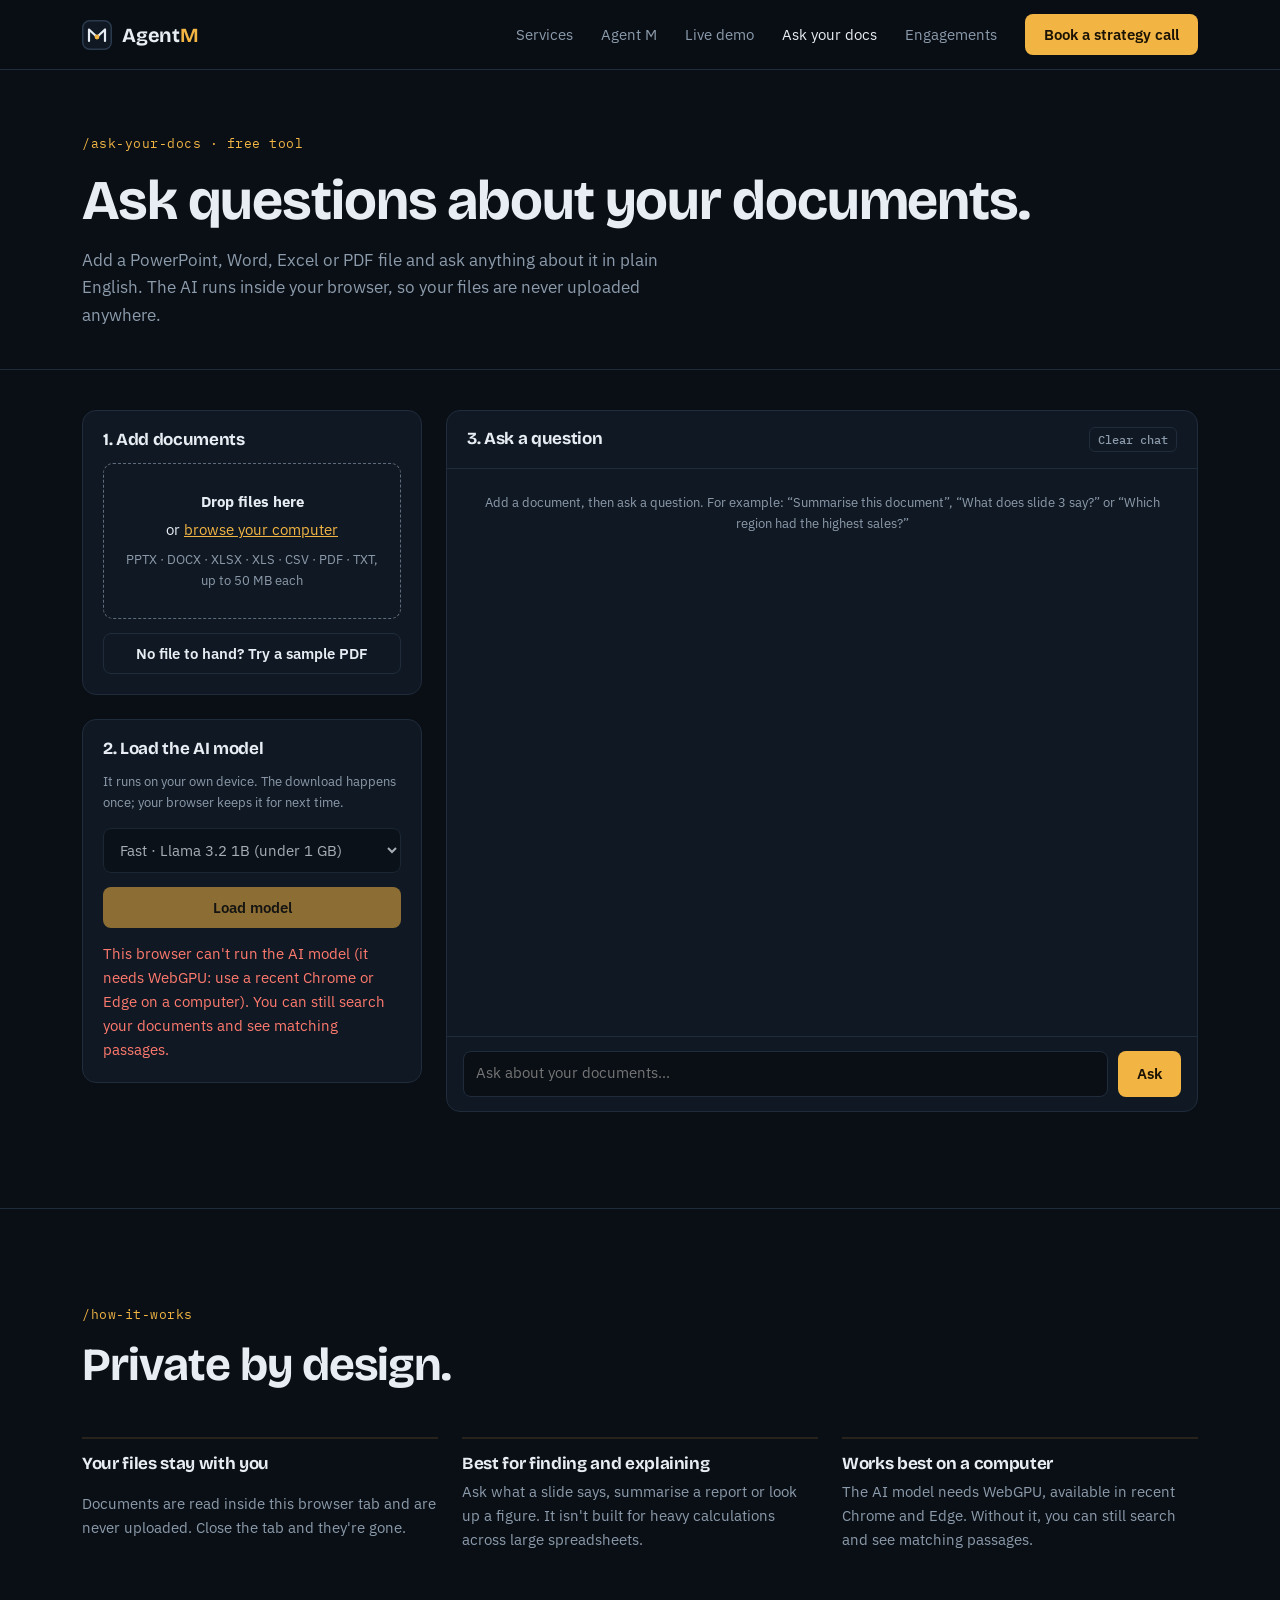
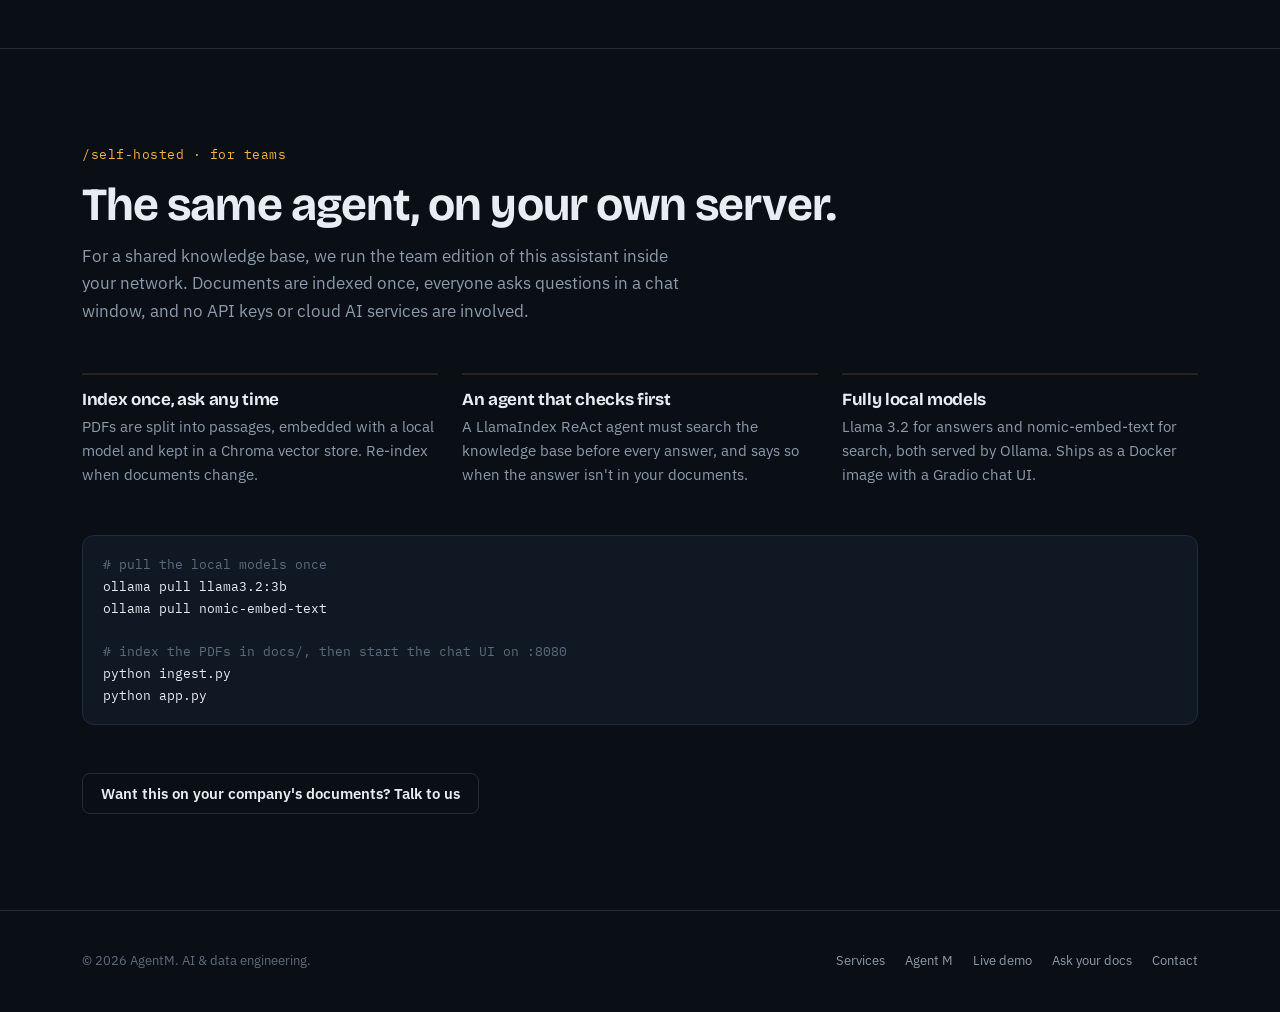
==== ask.html @ 4f0d3b7c "Add Agent M live demo and Ask-your-docs sample - monitor.html + js/monitor.js: in-browser port of jo" ====
<!DOCTYPE html>
<html lang="en">
<head>
  <meta charset="utf-8">
  <meta name="viewport" content="width=device-width, initial-scale=1, viewport-fit=cover">
  <title>Ask Your Documents | AgentM</title>
  <meta name="description" content="Ask questions about your PowerPoint, Word, Excel and PDF files. Free, and private: the AI runs in your browser, so your files are never uploaded.">
  <link rel="icon" href="assets/favicon.svg" type="image/svg+xml">
  <link rel="preconnect" href="https://fonts.googleapis.com">
  <link rel="preconnect" href="https://fonts.gstatic.com" crossorigin>
  <link rel="stylesheet" href="https://fonts.googleapis.com/css2?family=Bricolage+Grotesque:opsz,wght@12..96,400;12..96,600;12..96,700&family=IBM+Plex+Sans:wght@400;500;600&family=IBM+Plex+Mono:wght@400;500&display=swap">
  <link rel="stylesheet" href="css/styles.css">
</head>
<body>
<header class="top">
  <div class="wrap">
    <a class="brand" href="index.html" aria-label="AgentM home">
      <svg width="30" height="30" viewBox="0 0 30 30" aria-hidden="true">
        <rect x="0.75" y="0.75" width="28.5" height="28.5" rx="7" fill="#101823" stroke="#2A3A4D" stroke-width="1.5"/>
        <path d="M7 21V9.5l8 7.5 8-7.5V21" fill="none" stroke="#E7EDF3" stroke-width="2.2" stroke-linecap="round" stroke-linejoin="round"/>
        <circle cx="15" cy="17" r="2.4" fill="#F2B544"/>
      </svg>
      <span>Agent<b>M</b></span>
    </a>
    <button class="menu-btn" id="menuBtn" aria-expanded="false" aria-controls="nav">Menu</button>
    <nav class="nav" id="nav">
      <a href="index.html#services">Services</a>
      <a href="index.html#agent-m">Agent M</a>
      <a href="monitor.html">Live demo</a>
      <a class="active" href="ask.html" aria-current="page">Ask your docs</a>
      <a href="index.html#engage">Engagements</a>
      <a class="btn btn-primary" href="index.html#contact">Book a strategy call</a>
    </nav>
  </div>
</header>

<main id="top">
  <section class="ask-hero">
    <div class="wrap">
      <span class="label">/ask-your-docs · free tool</span>
      <h1>Ask questions about your documents.</h1>
      <p class="lede">Add a PowerPoint, Word, Excel or PDF file and ask anything about it in plain English. The AI runs inside your browser, so your files are never uploaded anywhere.</p>
    </div>
  </section>

  <section class="ask-app">
    <div class="wrap ask-layout">
      <div class="ask-side">
        <div class="panel">
          <h2 class="panel-title">1. Add documents</h2>
          <label class="drop" id="drop">
            <input class="sr-only" type="file" id="fileInput" multiple accept=".pptx,.docx,.xlsx,.xlsm,.xls,.ods,.csv,.pdf,.txt,.md,.doc,.ppt">
            <strong>Drop files here</strong>
            <span>or <span class="link">browse your computer</span></span>
            <small>PPTX · DOCX · XLSX · XLS · CSV · PDF · TXT, up to 50 MB each</small>
          </label>
          <button class="btn btn-ghost" id="sampleBtn" type="button">No file to hand? Try a sample PDF</button>
          <ul class="file-list" id="fileList"></ul>
          <p class="side-note" id="searchMode"></p>
        </div>

        <div class="panel">
          <h2 class="panel-title">2. Load the AI model</h2>
          <p class="side-note">It runs on your own device. The download happens once; your browser keeps it for next time.</p>
          <label for="modelSelect" class="sr-only">AI model</label>
          <select id="modelSelect">
            <option value="Llama-3.2-1B-Instruct" data-name="Llama 3.2 1B">Fast · Llama 3.2 1B (under 1 GB)</option>
            <option value="Llama-3.2-3B-Instruct" data-name="Llama 3.2 3B">Better answers · Llama 3.2 3B (about 2 GB)</option>
          </select>
          <button class="btn btn-primary" id="loadModel" type="button">Load model</button>
          <div class="progress" id="progress" hidden>
            <div class="bar"><span id="progressBar"></span></div>
            <p id="progressText"></p>
          </div>
          <p class="model-status" id="modelStatus" role="status"></p>
        </div>
      </div>

      <div class="panel chat">
        <div class="chat-head">
          <h2 class="panel-title">3. Ask a question</h2>
          <button class="copy-btn" id="clearChat" type="button">Clear chat</button>
        </div>
        <div class="msgs" id="msgs" aria-live="polite"></div>
        <form class="ask-form" id="askForm">
          <label for="question" class="sr-only">Your question</label>
          <textarea id="question" rows="1" placeholder="Ask about your documents…"></textarea>
          <button class="btn btn-primary" id="sendBtn" type="submit">Ask</button>
        </form>
      </div>
    </div>
  </section>

  <section class="block">
    <div class="wrap">
      <div class="sec-head">
        <span class="label">/how-it-works</span>
        <h2>Private by design.</h2>
      </div>
      <div class="guard">
        <div><h3>Your files stay with you</h3><p>Documents are read inside this browser tab and are never uploaded. Close the tab and they're gone.</p></div>
        <div><h3>Best for finding and explaining</h3><p>Ask what a slide says, summarise a report or look up a figure. It isn't built for heavy calculations across large spreadsheets.</p></div>
        <div><h3>Works best on a computer</h3><p>The AI model needs WebGPU, available in recent Chrome and Edge. Without it, you can still search and see matching passages.</p></div>
      </div>
    </div>
  </section>

  <section class="block">
    <div class="wrap">
      <div class="sec-head">
        <span class="label">/self-hosted · for teams</span>
        <h2>The same agent, on your own server.</h2>
        <p class="lede">For a shared knowledge base, we run the team edition of this assistant inside your network. Documents are indexed once, everyone asks questions in a chat window, and no API keys or cloud AI services are involved.</p>
      </div>
      <div class="guard">
        <div><h3>Index once, ask any time</h3><p>PDFs are split into passages, embedded with a local model and kept in a Chroma vector store. Re-index when documents change.</p></div>
        <div><h3>An agent that checks first</h3><p>A LlamaIndex ReAct agent must search the knowledge base before every answer, and says so when the answer isn't in your documents.</p></div>
        <div><h3>Fully local models</h3><p>Llama 3.2 for answers and nomic-embed-text for search, both served by Ollama. Ships as a Docker image with a Gradio chat UI.</p></div>
      </div>
      <pre class="code" aria-label="Running the self-hosted edition"><span class="c"># pull the local models once</span>
ollama pull llama3.2:3b
ollama pull nomic-embed-text

<span class="c"># index the PDFs in docs/, then start the chat UI on :8080</span>
python ingest.py
python app.py</pre>
      <div class="cta-row"><a class="btn btn-ghost" href="index.html#contact">Want this on your company's documents? Talk to us</a></div>
    </div>
  </section>
</main>

<footer>
  <div class="wrap">
    <span>© 2026 AgentM. AI &amp; data engineering.</span>
    <nav aria-label="Footer">
      <a href="index.html#services">Services</a>
      <a href="index.html#agent-m">Agent M</a>
      <a href="monitor.html">Live demo</a>
      <a href="ask.html">Ask your docs</a>
      <a href="index.html#contact">Contact</a>
    </nav>
  </div>
</footer>

<script src="js/main.js"></script>
<script type="module" src="js/ask.js"></script>
</body>
</html>
---- css/styles.css ----
/* AgentM website styles */
html, body { margin: 0; }
/* Layout: "control room" — editorial single column; hero pairs the thesis with a live Agent M heal log; sections separated by hairlines with path-style labels. */
:root {
  color-scheme: dark;
  --ink: #0A0F16;        /* page ground: blue-black */
  --panel: #101823;      /* raised surfaces */
  --panel-2: #142030;
  --line: #1F2C3B;
  --fg: #E7EDF3;
  --muted: #8C9BAB;
  --dim: #5D6C7C;
  --amber: #F2B544;      /* brand accent: signal amber */
  --amber-soft: rgba(242,181,68,.12);
  --fail: #FF7A6E;       /* semantic */
  --ok: #4FD1B5;
  --info: #8DB7FF;
  --f-display: "Bricolage Grotesque", "Segoe UI", system-ui, sans-serif;
  --f-body: "IBM Plex Sans", "Segoe UI", system-ui, sans-serif;
  --f-mono: "IBM Plex Mono", ui-monospace, "SFMono-Regular", Menlo, Consolas, monospace;
  --s-xs: .8125rem; --s-sm: .9375rem; --s-md: 1.0625rem; --s-lg: 1.375rem; --s-xl: 2rem; --s-2xl: clamp(2.5rem, 5.6vw, 4.5rem);
  --r: 10px;
  --max: 1180px;
}
* { box-sizing: border-box; }
html { scroll-behavior: smooth; }
@media (prefers-reduced-motion: reduce) { html { scroll-behavior: auto; } *, *::before, *::after { animation: none !important; transition: none !important; } }
body {
  background: var(--ink); color: var(--fg);
  font-family: var(--f-body); font-size: var(--s-md); line-height: 1.6;
  -webkit-font-smoothing: antialiased;
}
body::before { content: ""; position: fixed; inset: 0 0 auto; height: env(safe-area-inset-top, 0px); z-index: 10; background: var(--ink); }
a { color: inherit; }
:focus-visible { outline: 2px solid var(--amber); outline-offset: 3px; border-radius: 4px; }
.wrap { max-width: var(--max); margin-inline: auto; padding-left: max(16px, env(safe-area-inset-left, 0px)); padding-right: max(16px, env(safe-area-inset-right, 0px)); }
@media (min-width: 720px) { .wrap { padding-left: max(32px, env(safe-area-inset-left, 0px)); padding-right: max(32px, env(safe-area-inset-right, 0px)); } }
h1, h2, h3 { font-family: var(--f-display); font-weight: 700; line-height: 1.08; letter-spacing: -.02em; text-wrap: balance; margin: 0; }
p { margin: 0; }
.label { font-family: var(--f-mono); font-size: var(--s-xs); color: var(--amber); letter-spacing: .04em; }
.lede { color: var(--muted); max-width: 62ch; }
.tag { display: inline-flex; align-items: center; gap: 6px; font-family: var(--f-mono); font-size: .72rem; letter-spacing: .06em; text-transform: uppercase; color: var(--dim); border: 1px dashed var(--line); padding: 2px 8px; border-radius: 999px; }

/* Header */
.top { position: sticky; top: env(safe-area-inset-top, 0px); z-index: 20; background: rgba(10,15,22,.86); backdrop-filter: blur(10px); border-bottom: 1px solid var(--line); }
.top .wrap { display: flex; align-items: center; justify-content: space-between; gap: 16px; padding-block: 14px; }
.brand { display: flex; align-items: center; gap: 10px; text-decoration: none; font-family: var(--f-display); font-weight: 700; font-size: 1.25rem; letter-spacing: -.01em; }
.brand svg { flex: none; }
.brand b { color: var(--amber); font-weight: 700; }
.nav { display: flex; align-items: center; gap: 28px; }
.nav a { text-decoration: none; color: var(--muted); font-size: var(--s-sm); }
.nav a:hover { color: var(--fg); }
.nav a.btn-primary { color: #1A1204; }
.btn { display: inline-flex; align-items: center; gap: 8px; font: 600 var(--s-sm)/1 var(--f-body); text-decoration: none; padding: 12px 18px; border-radius: 8px; border: 1px solid transparent; cursor: pointer; transition: transform .15s ease, background .15s ease; }
.btn-primary { background: var(--amber); color: #1A1204; }
.btn-primary:hover { transform: translateY(-1px); background: #F6C463; }
.btn-ghost { border-color: var(--line); color: var(--fg); background: transparent; }
.btn-ghost:hover { border-color: var(--dim); }
.menu-btn { display: none; background: none; border: 1px solid var(--line); color: var(--fg); border-radius: 8px; padding: 8px 10px; font: 500 var(--s-sm) var(--f-body); cursor: pointer; }
@media (max-width: 860px) {
  .nav { display: none; position: absolute; left: 0; right: 0; top: 100%; flex-direction: column; align-items: stretch; gap: 0; background: var(--ink); border-bottom: 1px solid var(--line); padding: 8px max(16px, env(safe-area-inset-right, 0px)) 16px max(16px, env(safe-area-inset-left, 0px)); }
  .nav.open { display: flex; }
  .nav a { padding: 12px 0; border-bottom: 1px solid var(--line); }
  .nav .btn { margin-top: 12px; justify-content: center; }
  .menu-btn { display: inline-block; }
}

/* Hero */
.hero { position: relative; overflow: hidden; border-bottom: 1px solid var(--line); }
.hero::before { content: ""; position: absolute; inset: 0; background:
  radial-gradient(600px 320px at 85% 20%, rgba(242,181,68,.10), transparent 70%),
  linear-gradient(var(--line) 1px, transparent 1px) 0 0 / 100% 48px; opacity: .55; mask-image: linear-gradient(to bottom, #000 40%, transparent); pointer-events: none; }
.hero .wrap { position: relative; display: grid; grid-template-columns: 1.05fr 1fr; gap: 56px; align-items: center; padding-block: 88px 96px; }
.hero-copy { display: grid; gap: 24px; min-width: 0; }
.hero h1 { font-size: var(--s-2xl); }
.hero h1 em { font-style: normal; color: var(--amber); }
.hero .lede { font-size: 1.125rem; }
.cta-row { display: flex; flex-wrap: wrap; gap: 12px; }
.stack-line { font-family: var(--f-mono); font-size: var(--s-xs); color: var(--dim); }
@media (max-width: 960px) { .hero .wrap { grid-template-columns: 1fr; padding-block: 56px 64px; gap: 40px; } }

/* Console */
.console { min-width: 0; background: var(--panel); border: 1px solid var(--line); border-radius: 14px; box-shadow: 0 30px 80px -30px rgba(0,0,0,.7); overflow: hidden; }
.console-bar { display: flex; align-items: center; justify-content: space-between; gap: 12px; padding: 10px 14px; border-bottom: 1px solid var(--line); font-family: var(--f-mono); font-size: .75rem; color: var(--muted); }
.live { display: inline-flex; align-items: center; gap: 6px; color: var(--ok); }
.live::before { content: ""; width: 7px; height: 7px; border-radius: 50%; background: var(--ok); animation: pulse 1.8s ease-in-out infinite; }
@keyframes pulse { 50% { opacity: .3; } }
.log { margin: 0; padding: 16px 16px 18px; font-family: var(--f-mono); font-size: .8rem; line-height: 1.75; color: var(--muted); overflow-x: auto; white-space: pre; }
.log .t { color: var(--dim); }
.log .f { color: var(--fail); }
.log .ok { color: var(--ok); }
.log .a { color: var(--amber); }
.log .i { color: var(--info); }
.log .w { color: var(--fg); }
.log .ln { display: block; animation: rise .5s ease both; }
@keyframes rise { from { opacity: .35; transform: translateY(3px); } to { opacity: 1; transform: none; } }
.cursor { display: inline-block; width: 8px; height: 1em; background: var(--amber); vertical-align: -2px; animation: pulse 1s steps(2) infinite; }
.console-foot { display: grid; grid-template-columns: repeat(3, 1fr); border-top: 1px solid var(--line); }
.console-foot div { padding: 10px 14px; font-family: var(--f-mono); font-size: .72rem; color: var(--dim); }
.console-foot div + div { border-left: 1px solid var(--line); }
.console-foot strong { display: block; font-size: .95rem; color: var(--fg); font-weight: 500; font-variant-numeric: tabular-nums; }

/* Metrics */
.metrics { border-bottom: 1px solid var(--line); }
.metrics .wrap { padding-block: 36px; display: grid; gap: 18px; }
.metric-row { display: grid; grid-template-columns: repeat(4, 1fr); gap: 24px; }
.metric strong { display: block; font-family: var(--f-display); font-size: 2.25rem; font-weight: 600; letter-spacing: -.02em; font-variant-numeric: tabular-nums; }
.metric span { color: var(--muted); font-size: var(--s-sm); }
@media (max-width: 760px) { .metric-row { grid-template-columns: repeat(2, 1fr); } }

/* Sections */
section.block { border-bottom: 1px solid var(--line); }
section.block > .wrap { padding-block: 96px; display: grid; gap: 48px; }
@media (max-width: 720px) { section.block > .wrap { padding-block: 64px; gap: 36px; } }
.sec-head { display: grid; gap: 14px; max-width: 760px; }
.sec-head h2 { font-size: clamp(2rem, 3.6vw, 3rem); }

/* Services */
.services { display: grid; grid-template-columns: repeat(2, 1fr); border-top: 1px solid var(--line); }
.svc { padding: 36px 32px 36px 0; display: grid; gap: 14px; align-content: start; border-bottom: 1px solid var(--line); min-width: 0; }
.svc:nth-child(even) { padding: 36px 0 36px 32px; border-left: 1px solid var(--line); }
.svc h3 { font-size: var(--s-lg); display: flex; align-items: baseline; gap: 12px; }
.svc h3 .label { font-size: .75rem; }
.svc p { color: var(--muted); }
.svc ul { list-style: none; padding: 0; margin: 4px 0 0; display: grid; gap: 6px; font-size: var(--s-sm); }
.svc li { padding-left: 18px; position: relative; }
.svc li::before { content: ""; position: absolute; left: 0; top: .7em; width: 8px; height: 1px; background: var(--amber); }
.chips { display: flex; flex-wrap: wrap; gap: 6px; margin-top: 6px; }
.chip { font-family: var(--f-mono); font-size: .72rem; color: var(--muted); background: var(--panel); border: 1px solid var(--line); padding: 3px 8px; border-radius: 6px; }
@media (max-width: 760px) {
  .services { grid-template-columns: 1fr; }
  .svc, .svc:nth-child(even) { padding: 28px 0; border-left: 0; }
}

/* Agent M product */
.product { background: linear-gradient(180deg, var(--panel) 0%, var(--ink) 100%); }
.product-grid { display: grid; grid-template-columns: 1fr 1.15fr; gap: 48px; align-items: start; }
.product-grid > * { min-width: 0; }
.steps { list-style: none; margin: 0; padding: 0; display: grid; gap: 0; counter-reset: step; }
.steps li { counter-increment: step; display: grid; grid-template-columns: 44px 1fr; gap: 16px; padding: 18px 0; border-top: 1px solid var(--line); }
.steps li:last-child { border-bottom: 1px solid var(--line); }
.steps li::before { content: counter(step, decimal-leading-zero); font-family: var(--f-mono); font-size: var(--s-xs); color: var(--amber); padding-top: 4px; }
.steps h3 { font-size: 1.125rem; margin-bottom: 4px; }
.steps p { color: var(--muted); font-size: var(--s-sm); }
.table-card { background: var(--panel); border: 1px solid var(--line); border-radius: 14px; overflow: hidden; }
.table-card header { display: flex; flex-wrap: wrap; align-items: center; justify-content: space-between; gap: 10px; padding: 14px 16px; border-bottom: 1px solid var(--line); }
.table-card header .label { color: var(--muted); }
.table-scroll { overflow-x: auto; }
table { width: 100%; border-collapse: collapse; font-size: .82rem; min-width: 560px; }
th, td { text-align: left; padding: 11px 16px; border-bottom: 1px solid var(--line); white-space: nowrap; }
th { font-family: var(--f-mono); font-weight: 500; font-size: .7rem; letter-spacing: .06em; text-transform: uppercase; color: var(--dim); }
td { font-variant-numeric: tabular-nums; }
td.mono { font-family: var(--f-mono); font-size: .78rem; }
tr:last-child td { border-bottom: 0; }
.pill { display: inline-flex; align-items: center; gap: 6px; font-family: var(--f-mono); font-size: .7rem; padding: 2px 8px; border-radius: 999px; border: 1px solid; }
.pill::before { content: ""; width: 6px; height: 6px; border-radius: 50%; background: currentColor; }
.p-ok { color: var(--ok); border-color: rgba(79,209,181,.35); }
.p-heal { color: var(--amber); border-color: rgba(242,181,68,.4); }
.p-fail { color: var(--fail); border-color: rgba(255,122,110,.4); }
.p-wait { color: var(--info); border-color: rgba(141,183,255,.4); }
.guard { display: grid; grid-template-columns: repeat(3, 1fr); gap: 24px; }
.guard div { display: grid; gap: 6px; padding-top: 16px; border-top: 2px solid var(--amber-soft); }
.guard h3 { font-size: 1.0625rem; }
.guard p { color: var(--muted); font-size: var(--s-sm); }
@media (max-width: 960px) { .product-grid { grid-template-columns: 1fr; } .guard { grid-template-columns: 1fr; } }

/* Approach */
.approach { display: grid; grid-template-columns: repeat(5, 1fr); gap: 0; counter-reset: ph; }
.phase { counter-increment: ph; padding: 22px 20px 22px 0; border-top: 2px solid var(--line); display: grid; gap: 8px; align-content: start; position: relative; min-width: 0; }
.phase::before { content: counter(ph, decimal-leading-zero); font-family: var(--f-mono); font-size: var(--s-xs); color: var(--amber); }
.phase::after { content: ""; position: absolute; top: -2px; left: 0; width: 36px; height: 2px; background: var(--amber); }
.phase h3 { font-size: 1.125rem; }
.phase p { color: var(--muted); font-size: var(--s-sm); }
@media (max-width: 900px) { .approach { grid-template-columns: 1fr 1fr; column-gap: 24px; } }
@media (max-width: 520px) { .approach { grid-template-columns: 1fr; } }

/* Engagement */
.models { display: grid; grid-template-columns: repeat(3, 1fr); gap: 20px; }
.model { background: var(--panel); border: 1px solid var(--line); border-radius: var(--r); padding: 26px; display: grid; gap: 12px; align-content: start; min-width: 0; }
.model.feature { border-color: rgba(242,181,68,.45); background: linear-gradient(180deg, rgba(242,181,68,.07), var(--panel) 60%); }
.model h3 { font-size: 1.25rem; }
.model p { color: var(--muted); font-size: var(--s-sm); }
.model .fit { font-family: var(--f-mono); font-size: .75rem; color: var(--dim); border-top: 1px solid var(--line); padding-top: 12px; }
@media (max-width: 900px) { .models { grid-template-columns: 1fr; } }

/* Industries */
.inds { display: flex; flex-wrap: wrap; gap: 10px; }
.ind { border: 1px solid var(--line); border-radius: 999px; padding: 10px 18px; font-size: var(--s-sm); color: var(--fg); }

/* Proof */
.proof { display: grid; grid-template-columns: 1.4fr 1fr; gap: 40px; align-items: center; }
.proof > * { min-width: 0; }
blockquote { margin: 0; font-family: var(--f-display); font-size: clamp(1.4rem, 2.6vw, 2rem); line-height: 1.3; font-weight: 400; letter-spacing: -.01em; }
.cite { margin-top: 18px; color: var(--muted); font-size: var(--s-sm); }
.logos { display: grid; grid-template-columns: repeat(3, 1fr); gap: 10px; }
.logo-slot { aspect-ratio: 3 / 1.4; max-width: 100%; border: 1px dashed var(--line); border-radius: 8px; display: grid; place-items: center; font-family: var(--f-mono); font-size: .7rem; color: var(--dim); }
@media (max-width: 860px) { .proof { grid-template-columns: 1fr; } }

/* Contact */
.contact { display: grid; grid-template-columns: 1fr 1.1fr; gap: 56px; }
.contact > * { min-width: 0; }
.contact-info { display: grid; gap: 22px; align-content: start; }
.info-row { display: grid; gap: 4px; padding-top: 14px; border-top: 1px solid var(--line); }
.info-row .label { color: var(--dim); }
.copy-line { display: flex; align-items: center; gap: 10px; flex-wrap: wrap; }
.copy-line span { user-select: all; }
.copy-btn { background: none; border: 1px solid var(--line); color: var(--muted); font: 500 .75rem var(--f-mono); padding: 4px 8px; border-radius: 6px; cursor: pointer; }
.copy-btn:hover { color: var(--fg); }
form { display: grid; gap: 14px; background: var(--panel); border: 1px solid var(--line); border-radius: 14px; padding: 28px; }
.field-row { display: grid; grid-template-columns: 1fr 1fr; gap: 14px; }
.field { display: grid; gap: 6px; min-width: 0; }
label { font-size: var(--s-xs); color: var(--muted); }
input, select, textarea { width: 100%; font: 400 var(--s-sm) var(--f-body); color: var(--fg); background: var(--ink); border: 1px solid var(--line); border-radius: 8px; padding: 11px 12px; }
textarea { min-height: 110px; resize: vertical; }
input:focus, select:focus, textarea:focus { outline: none; border-color: var(--amber); }
.form-note { font-size: var(--s-xs); color: var(--dim); }
.form-msg { font-size: var(--s-sm); color: var(--ok); border: 1px solid rgba(79,209,181,.35); border-radius: 8px; padding: 10px 12px; }
@media (max-width: 860px) { .contact { grid-template-columns: 1fr; } }
@media (max-width: 520px) { .field-row { grid-template-columns: 1fr; } form { padding: 20px; } }

/* Footer */
footer .wrap { padding-block: 40px; display: flex; flex-wrap: wrap; gap: 16px 32px; justify-content: space-between; align-items: center; color: var(--dim); font-size: var(--s-xs); }
footer nav { display: flex; flex-wrap: wrap; gap: 20px; }
footer a { text-decoration: none; color: var(--muted); }
footer a:hover { color: var(--fg); }

/* Ask your documents */
.nav a.active { color: var(--fg); }
.sr-only { position: absolute; width: 1px; height: 1px; padding: 0; margin: -1px; overflow: hidden; clip: rect(0 0 0 0); white-space: nowrap; border: 0; }
.ask-hero { border-bottom: 1px solid var(--line); }
.ask-hero .wrap { padding-block: 64px 40px; display: grid; gap: 16px; }
.ask-hero h1 { font-size: clamp(2.25rem, 4.6vw, 3.5rem); }
.ask-app { border-bottom: 1px solid var(--line); }
.ask-app .wrap { padding-block: 40px 96px; }
.ask-layout { display: grid; grid-template-columns: minmax(0, 340px) minmax(0, 1fr); gap: 24px; align-items: start; }
.ask-side { display: grid; gap: 24px; min-width: 0; }
.panel { background: var(--panel); border: 1px solid var(--line); border-radius: 14px; padding: 20px; display: grid; gap: 14px; min-width: 0; }
.panel-title { font-size: 1.0625rem; }
.drop { position: relative; display: grid; gap: 4px; justify-items: center; text-align: center; padding: 26px 16px; border: 1px dashed var(--dim); border-radius: 10px; cursor: pointer; color: var(--fg); font-size: var(--s-sm); transition: border-color .15s ease, background .15s ease; }
.drop:hover, .drop.drag { border-color: var(--amber); background: var(--amber-soft); }
.drop:focus-within { outline: 2px solid var(--amber); outline-offset: 3px; }
.drop .link { color: var(--amber); text-decoration: underline; }
.drop small { color: var(--muted); font-size: var(--s-xs); margin-top: 4px; }
.file-list { list-style: none; margin: 0; padding: 0; display: grid; gap: 8px; }
.file-list:empty, .side-note:empty, .model-status:empty { display: none; }
.file { display: grid; grid-template-columns: minmax(0, 1fr) auto; gap: 2px 10px; padding: 10px 12px; border: 1px solid var(--line); border-radius: 8px; background: var(--ink); font-size: var(--s-sm); }
.file-name { overflow: hidden; text-overflow: ellipsis; white-space: nowrap; }
.file-meta { grid-column: 1; font-family: var(--f-mono); font-size: .72rem; color: var(--muted); }
.file.ready .file-meta { color: var(--ok); }
.file.error .file-meta { color: var(--fail); }
.file-remove { grid-row: 1 / span 2; grid-column: 2; align-self: center; background: none; border: 0; color: var(--muted); cursor: pointer; font-size: 1.2rem; line-height: 1; padding: 4px 6px; border-radius: 6px; }
.file-remove:hover { color: var(--fg); }
.side-note { font-size: var(--s-xs); color: var(--muted); }
.ask-side .btn { justify-content: center; }
.btn:disabled { opacity: .55; cursor: not-allowed; transform: none; }
.progress { display: grid; gap: 6px; }
.progress[hidden] { display: none; }
.bar { height: 6px; background: var(--ink); border: 1px solid var(--line); border-radius: 999px; overflow: hidden; }
.bar span { display: block; height: 100%; width: 0; background: var(--amber); transition: width .3s ease; }
.progress p { font-family: var(--f-mono); font-size: .72rem; color: var(--muted); overflow-wrap: anywhere; }
.model-status { font-size: var(--s-sm); color: var(--muted); }
.model-status.ok { color: var(--ok); }
.model-status.warn { color: var(--fail); }
.chat { grid-template-rows: auto minmax(0, 1fr) auto; height: min(78vh, 760px); min-height: 520px; padding: 0; gap: 0; }
.chat-head { display: flex; align-items: center; justify-content: space-between; gap: 12px; padding: 16px 20px; border-bottom: 1px solid var(--line); }
.msgs { overflow-y: auto; padding: 20px; display: flex; flex-direction: column; gap: 14px; }
.msg { max-width: 88%; padding: 12px 14px; border-radius: 12px; font-size: var(--s-sm); white-space: pre-wrap; overflow-wrap: anywhere; }
.msg.user { align-self: flex-end; background: var(--amber-soft); border: 1px solid rgba(242,181,68,.3); }
.msg.bot { align-self: flex-start; background: var(--ink); border: 1px solid var(--line); }
.msg.thinking .msg-text::after { content: "▍"; color: var(--amber); animation: pulse 1s steps(2) infinite; }
.msg.note { align-self: center; max-width: 100%; padding: 4px; color: var(--muted); font-size: var(--s-xs); text-align: center; }
.sources { margin-top: 10px; padding-top: 8px; border-top: 1px solid var(--line); white-space: normal; }
.sources summary { cursor: pointer; font-family: var(--f-mono); font-size: .72rem; color: var(--muted); }
.sources ol { margin: 8px 0 0; padding-left: 20px; display: grid; gap: 8px; }
.sources li { font-size: var(--s-xs); color: var(--muted); white-space: pre-line; }
.sources b { color: var(--fg); font-weight: 600; }
.ask-form { display: flex; align-items: flex-end; gap: 10px; padding: 14px 16px; background: none; border: 0; border-top: 1px solid var(--line); border-radius: 0; }
.ask-form textarea { min-height: 46px; max-height: 160px; resize: none; }
.ask-form .btn { flex: none; height: 46px; }
@media (max-width: 860px) {
  .ask-layout { grid-template-columns: 1fr; }
  .chat { height: 75vh; min-height: 460px; }
  .msg { max-width: 100%; }
}

/* Agent M live demo */
@media (min-width: 861px) and (max-width: 1080px) { .nav { gap: 18px; } }
code { font-family: var(--f-mono); font-size: .88em; color: var(--fg); }
.mon-layout { display: grid; grid-template-columns: minmax(0, 340px) minmax(0, 1fr); gap: 24px; align-items: start; }
.mon-main { display: grid; gap: 16px; min-width: 0; }
.scen-list { border: 0; margin: 0; padding: 0; display: grid; gap: 6px; }
.scen { display: grid; grid-template-columns: auto minmax(0, 1fr); gap: 10px; align-items: start; padding: 9px 12px; border: 1px solid var(--line); border-radius: 8px; background: var(--ink); cursor: pointer; color: var(--fg); transition: border-color .15s ease; }
.scen:hover { border-color: var(--dim); }
.scen:has(input:checked) { border-color: rgba(242,181,68,.55); background: var(--amber-soft); }
.scen input, .check input { width: auto; margin: 4px 0 0; accent-color: var(--amber); }
.scen strong { display: block; font-size: var(--s-sm); font-weight: 600; }
.scen small { display: block; color: var(--muted); font-size: var(--s-xs); line-height: 1.45; }
.check { display: flex; gap: 10px; align-items: flex-start; font-size: var(--s-sm); color: var(--fg); cursor: pointer; }
.check input { margin-top: 5px; }
.chat-head.bare { padding: 0; border: 0; }
.mono-sm { font-family: var(--f-mono); font-size: .75rem; color: var(--muted); overflow-wrap: anywhere; }
.schema { list-style: none; margin: 0; padding: 0; border: 1px solid var(--line); border-radius: 8px; overflow: hidden; }
.schema li { display: flex; justify-content: space-between; gap: 12px; padding: 7px 12px; font-family: var(--f-mono); font-size: .75rem; background: var(--ink); border-top: 1px solid var(--line); }
.schema li:first-child { border-top: 0; }
.schema li span:last-child { color: var(--muted); text-align: right; }
.schema li.changed { background: var(--amber-soft); }
.schema li.changed span { color: var(--amber); }
.live.idle { color: var(--dim); }
.live.idle::before { background: var(--dim); animation: none; }
.mon-log { white-space: pre-wrap; overflow-wrap: anywhere; height: 340px; overflow-y: auto; }
.mon-log .ln { padding-left: 16ch; text-indent: -16ch; }
.outcome { font-size: var(--s-sm); padding: 12px 14px; border-radius: 10px; border: 1px solid var(--line); background: var(--panel); }
.outcome.success { border-color: rgba(79,209,181,.4); color: var(--ok); }
.outcome.healed { border-color: rgba(242,181,68,.45); color: var(--amber); }
.outcome.failed { border-color: rgba(255,122,110,.4); color: var(--fail); }
.tabs { display: flex; flex-wrap: wrap; gap: 4px; }
.tab { background: none; border: 1px solid transparent; color: var(--muted); font: 500 .75rem var(--f-mono); padding: 5px 10px; border-radius: 6px; cursor: pointer; }
.tab:hover { color: var(--fg); }
.tab[aria-selected="true"] { color: var(--fg); border-color: var(--line); background: var(--ink); }
.mon-table { max-height: 420px; overflow-y: auto; }
.mon-table td { vertical-align: top; }
.mon-table td.wide { white-space: pre-wrap; min-width: 280px; max-width: 460px; overflow-wrap: anywhere; color: var(--muted); }
.mon-table .empty { padding: 28px 16px; color: var(--dim); font-size: var(--s-sm); }
.approve { color: var(--amber); border-color: rgba(242,181,68,.45); white-space: nowrap; }
.p-dim { color: var(--muted); border-color: var(--line); }
.tools { display: grid; grid-template-columns: 1fr 1fr; gap: 24px; }
.tools .panel { align-content: start; }
.presets { display: flex; flex-wrap: wrap; gap: 6px; }
.chip-btn { font: 500 .72rem var(--f-mono); color: var(--muted); background: var(--ink); border: 1px solid var(--line); padding: 4px 9px; border-radius: 6px; cursor: pointer; }
.chip-btn:hover { color: var(--fg); border-color: var(--dim); }
.tools textarea { min-height: 96px; font-family: var(--f-mono); font-size: .8rem; }
.result { margin: 0; display: grid; grid-template-columns: max-content minmax(0, 1fr); gap: 8px 16px; padding-top: 14px; border-top: 1px solid var(--line); font-size: var(--s-sm); }
.result dt { font-family: var(--f-mono); font-size: .72rem; color: var(--dim); padding-top: 2px; }
.result dd { margin: 0; overflow-wrap: anywhere; }
.code { margin: 0; padding: 18px 20px; background: var(--panel); border: 1px solid var(--line); border-radius: 12px; font-family: var(--f-mono); font-size: .8rem; line-height: 1.7; color: var(--fg); overflow-x: auto; }
.code .c { color: var(--dim); }
.code .s { color: var(--ok); }
@media (max-width: 960px) { .mon-layout, .tools { grid-template-columns: 1fr; } }
@media (max-width: 520px) { .mon-log .ln { padding-left: 0; text-indent: 0; } .mon-log { height: 300px; } }
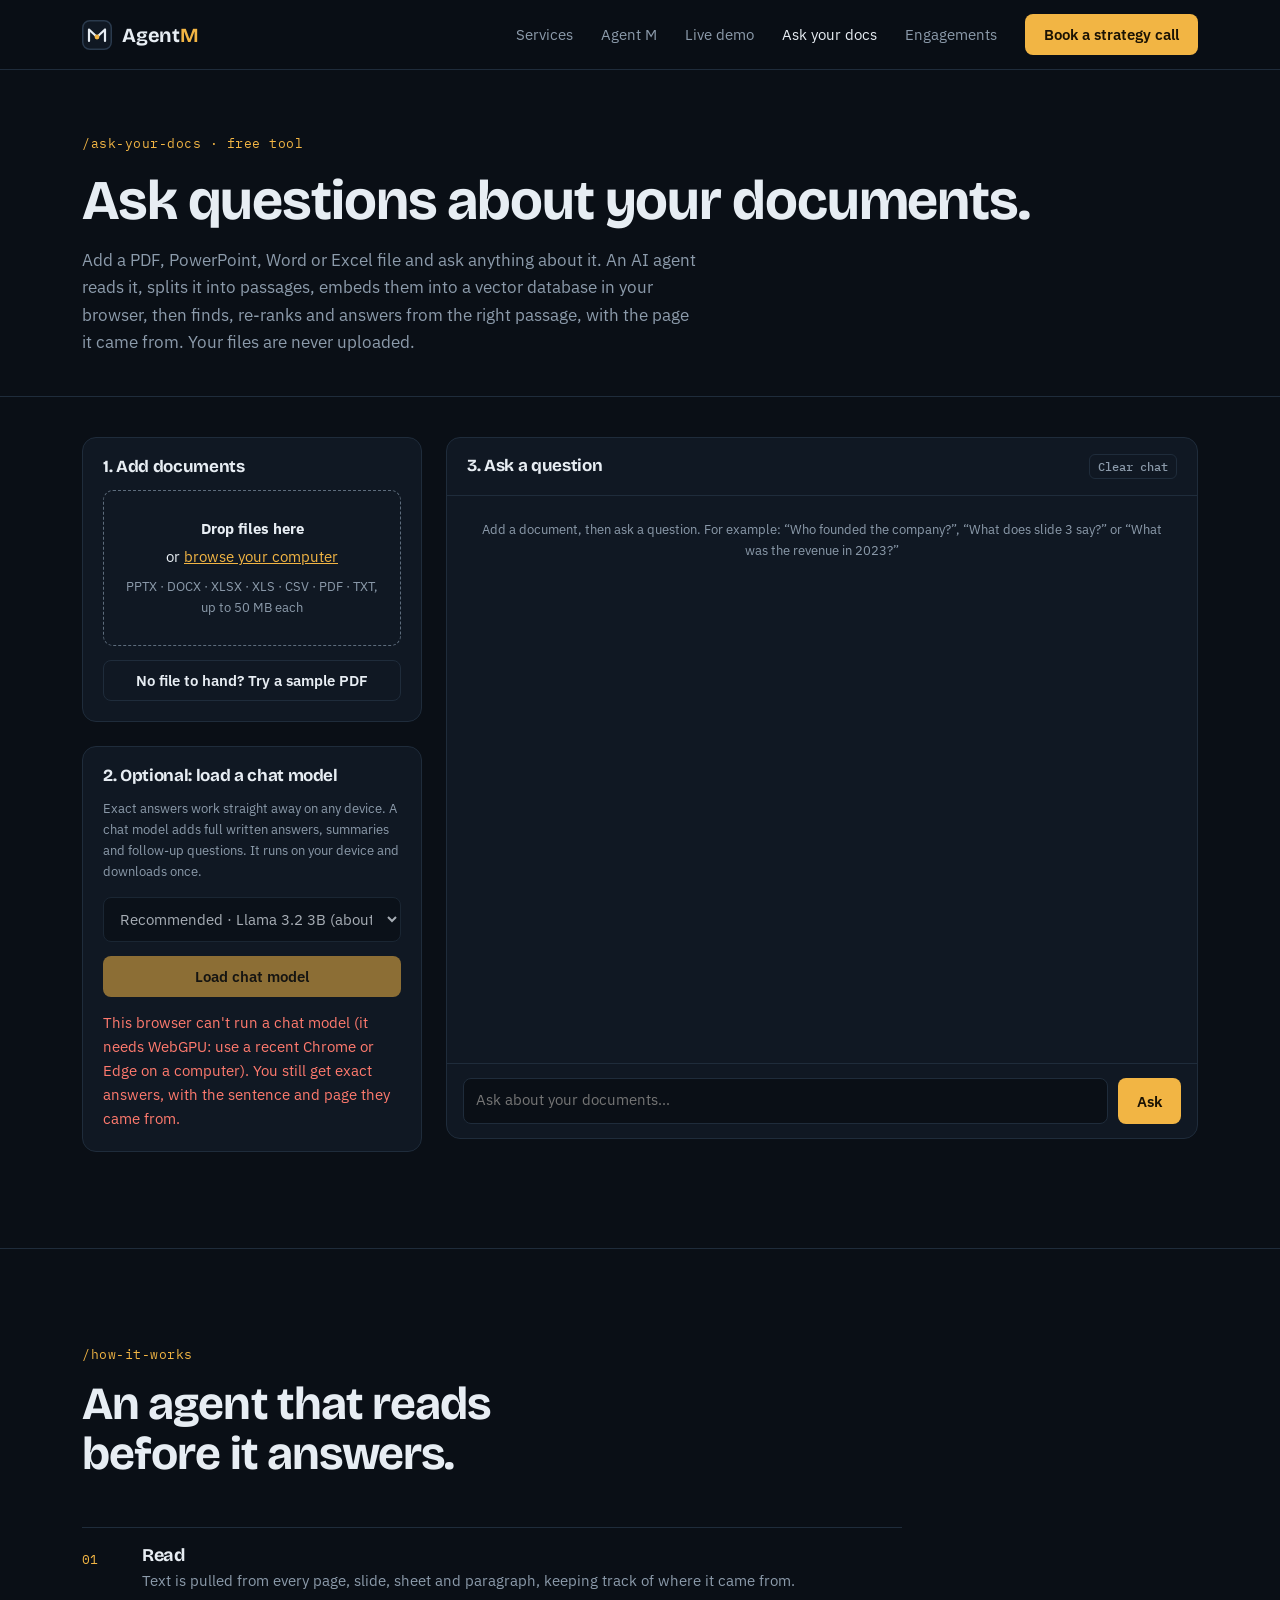
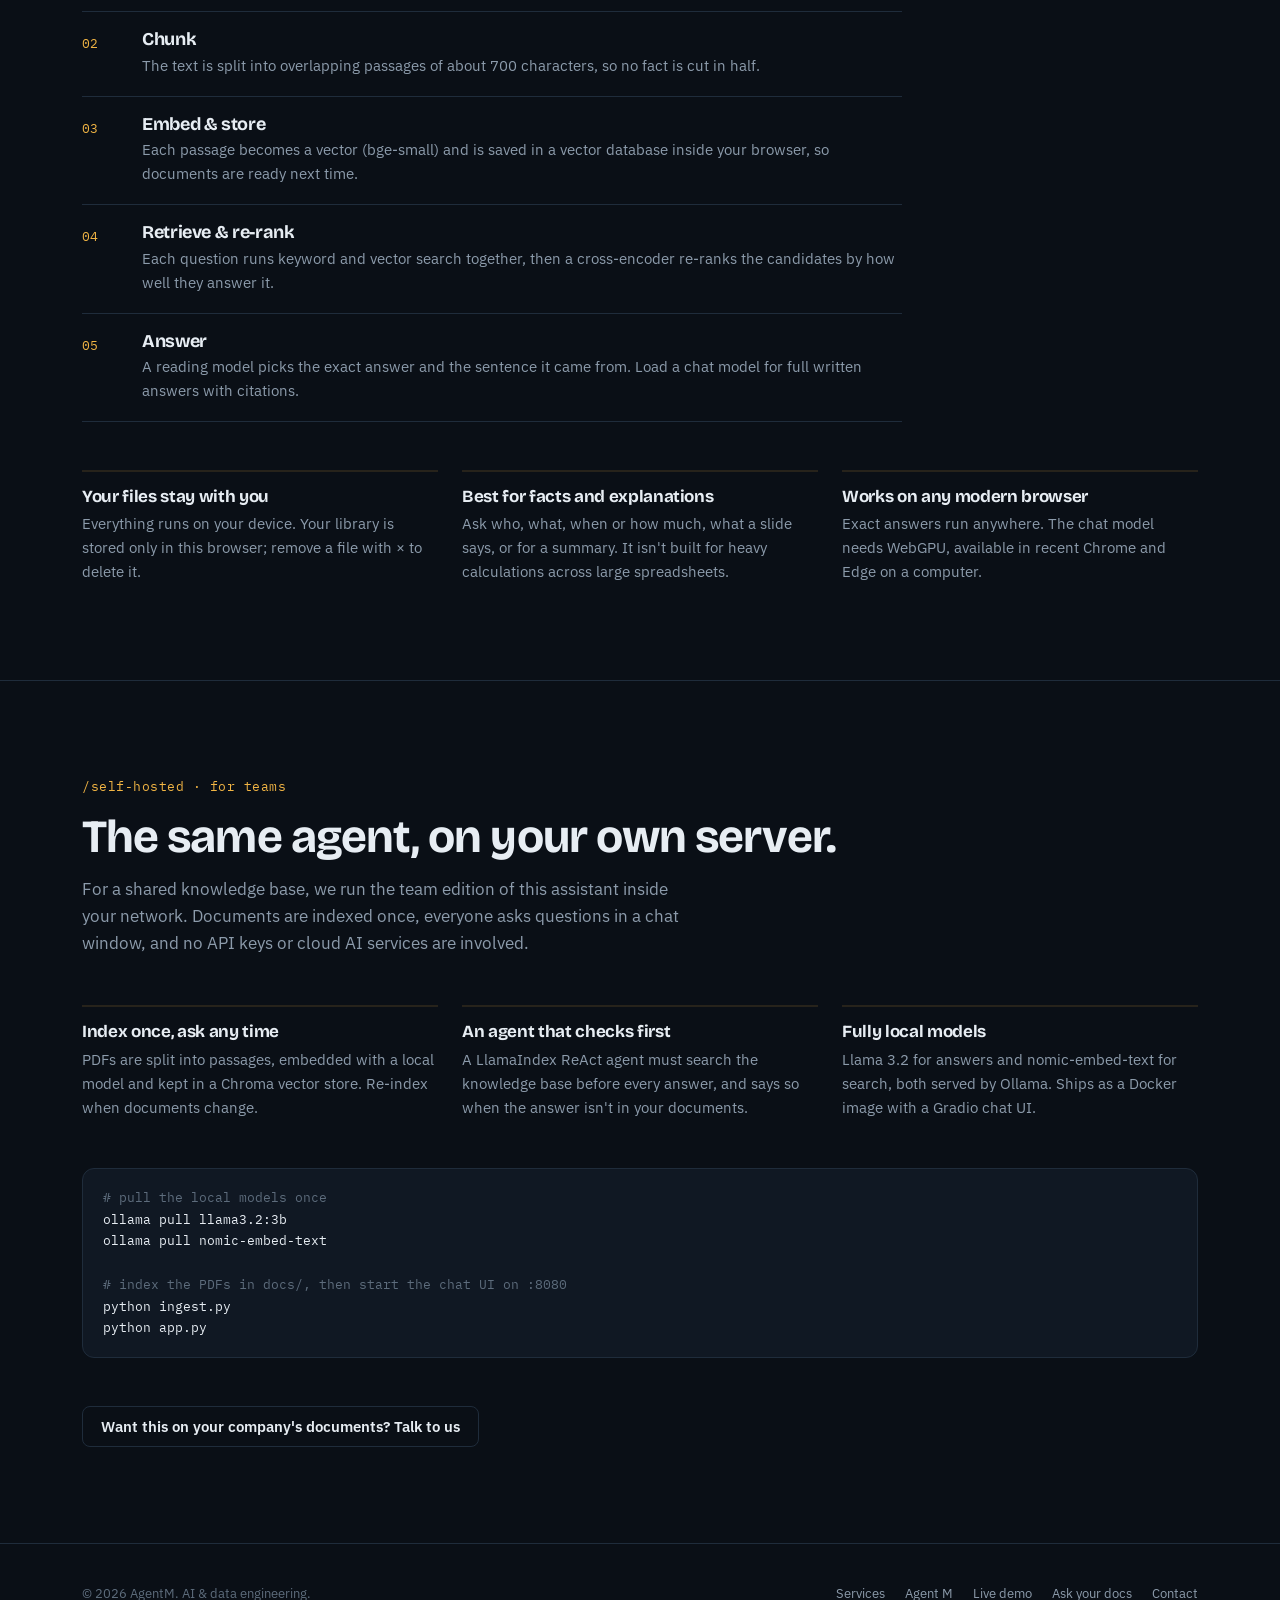
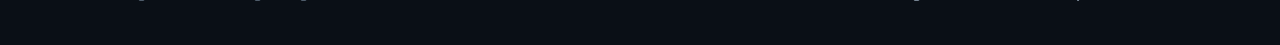
==== commit d530b51b: "Ask your docs: turn document Q&A into a retrieval agent - Embeds passages with bge-small and stores " ====
--- a/ask.html
+++ b/ask.html
@@ -39,7 +39,7 @@
     <div class="wrap">
       <span class="label">/ask-your-docs · free tool</span>
       <h1>Ask questions about your documents.</h1>
-      <p class="lede">Add a PowerPoint, Word, Excel or PDF file and ask anything about it in plain English. The AI runs inside your browser, so your files are never uploaded anywhere.</p>
+      <p class="lede">Add a PDF, PowerPoint, Word or Excel file and ask anything about it. An AI agent reads it, splits it into passages, embeds them into a vector database in your browser, then finds, re-ranks and answers from the right passage, with the page it came from. Your files are never uploaded.</p>
     </div>
   </section>
 
@@ -60,14 +60,15 @@
         </div>
 
         <div class="panel">
-          <h2 class="panel-title">2. Load the AI model</h2>
-          <p class="side-note">It runs on your own device. The download happens once; your browser keeps it for next time.</p>
-          <label for="modelSelect" class="sr-only">AI model</label>
+          <h2 class="panel-title">2. Optional: load a chat model</h2>
+          <p class="side-note">Exact answers work straight away on any device. A chat model adds full written answers, summaries and follow-up questions. It runs on your device and downloads once.</p>
+          <label for="modelSelect" class="sr-only">Chat model</label>
           <select id="modelSelect">
+            <option value="Llama-3.2-3B-Instruct" data-name="Llama 3.2 3B">Recommended · Llama 3.2 3B (about 2 GB)</option>
             <option value="Llama-3.2-1B-Instruct" data-name="Llama 3.2 1B">Fast · Llama 3.2 1B (under 1 GB)</option>
-            <option value="Llama-3.2-3B-Instruct" data-name="Llama 3.2 3B">Better answers · Llama 3.2 3B (about 2 GB)</option>
+            <option value="Llama-3.1-8B-Instruct" data-name="Llama 3.1 8B">Best · Llama 3.1 8B (about 5 GB, strong GPU)</option>
           </select>
-          <button class="btn btn-primary" id="loadModel" type="button">Load model</button>
+          <button class="btn btn-primary" id="loadModel" type="button">Load chat model</button>
           <div class="progress" id="progress" hidden>
             <div class="bar"><span id="progressBar"></span></div>
             <p id="progressText"></p>
@@ -95,12 +96,19 @@
     <div class="wrap">
       <div class="sec-head">
         <span class="label">/how-it-works</span>
-        <h2>Private by design.</h2>
+        <h2>An agent that reads before it answers.</h2>
       </div>
+      <ol class="steps pipeline">
+        <li><div><h3>Read</h3><p>Text is pulled from every page, slide, sheet and paragraph, keeping track of where it came from.</p></div></li>
+        <li><div><h3>Chunk</h3><p>The text is split into overlapping passages of about 700 characters, so no fact is cut in half.</p></div></li>
+        <li><div><h3>Embed &amp; store</h3><p>Each passage becomes a vector (bge-small) and is saved in a vector database inside your browser, so documents are ready next time.</p></div></li>
+        <li><div><h3>Retrieve &amp; re-rank</h3><p>Each question runs keyword and vector search together, then a cross-encoder re-ranks the candidates by how well they answer it.</p></div></li>
+        <li><div><h3>Answer</h3><p>A reading model picks the exact answer and the sentence it came from. Load a chat model for full written answers with citations.</p></div></li>
+      </ol>
       <div class="guard">
-        <div><h3>Your files stay with you</h3><p>Documents are read inside this browser tab and are never uploaded. Close the tab and they're gone.</p></div>
-        <div><h3>Best for finding and explaining</h3><p>Ask what a slide says, summarise a report or look up a figure. It isn't built for heavy calculations across large spreadsheets.</p></div>
-        <div><h3>Works best on a computer</h3><p>The AI model needs WebGPU, available in recent Chrome and Edge. Without it, you can still search and see matching passages.</p></div>
+        <div><h3>Your files stay with you</h3><p>Everything runs on your device. Your library is stored only in this browser; remove a file with × to delete it.</p></div>
+        <div><h3>Best for facts and explanations</h3><p>Ask who, what, when or how much, what a slide says, or for a summary. It isn't built for heavy calculations across large spreadsheets.</p></div>
+        <div><h3>Works on any modern browser</h3><p>Exact answers run anywhere. The chat model needs WebGPU, available in recent Chrome and Edge on a computer.</p></div>
       </div>
     </div>
   </section>
--- a/css/styles.css
+++ b/css/styles.css
@@ -337,3 +337,11 @@
 .code .s { color: var(--ok); }
 @media (max-width: 960px) { .mon-layout, .tools { grid-template-columns: 1fr; } }
 @media (max-width: 520px) { .mon-log .ln { padding-left: 0; text-indent: 0; } .mon-log { height: 300px; } }
+
+/* Ask your documents: answers and agent trace */
+.msg .answer { font-size: 1.0625rem; color: var(--fg); }
+.msg .evidence { display: inline-block; margin-top: 6px; color: var(--muted); }
+.msg .cite { display: inline-block; margin-top: 4px; font-family: var(--f-mono); font-size: .72rem; color: var(--amber); }
+.trace li { white-space: normal; }
+.sources + .sources { margin-top: 4px; border-top: 0; padding-top: 0; }
+.steps.pipeline { max-width: 820px; }
